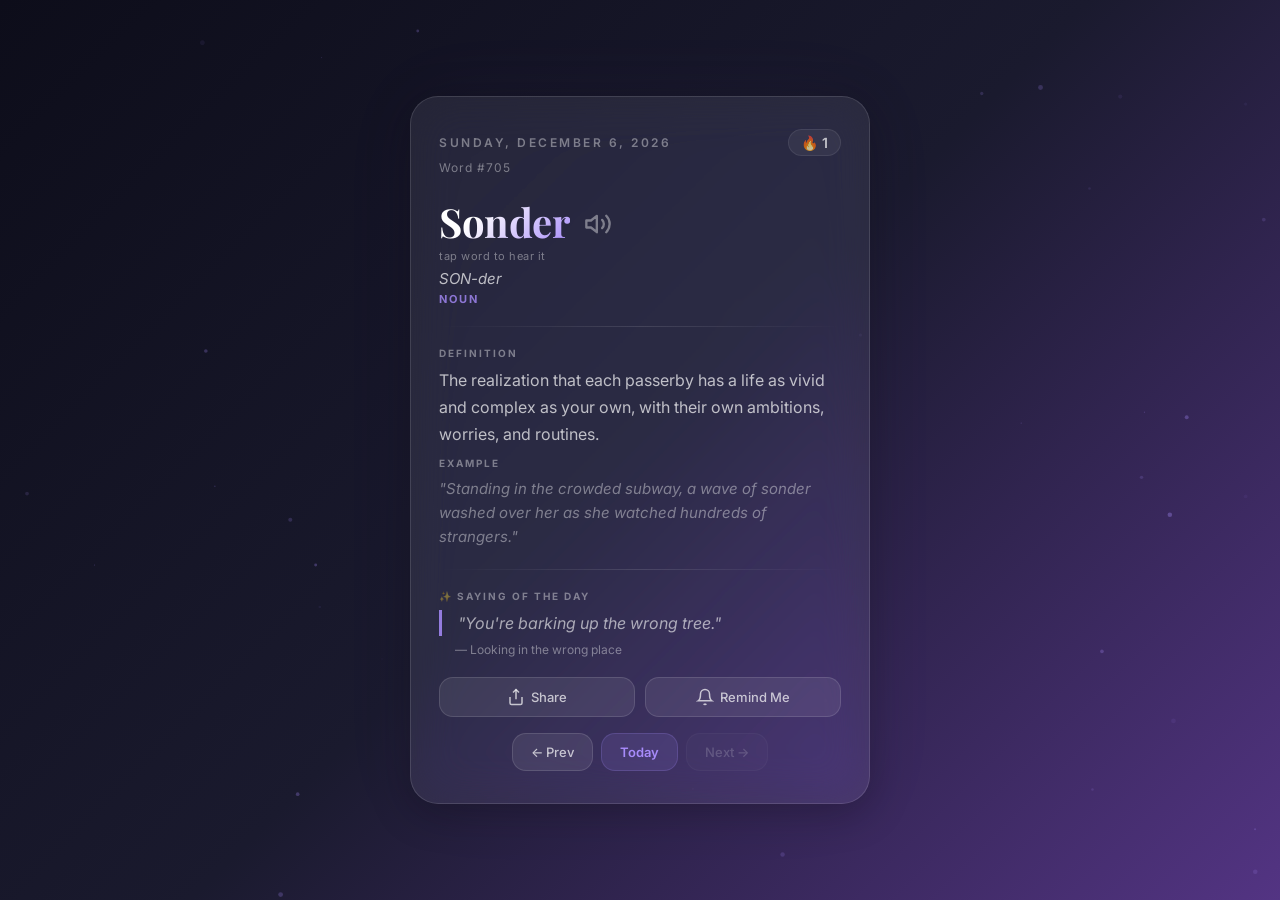
==== index.html @ 2a55b940 "Add files via upload" ====
<!DOCTYPE html>
<html lang="en">
<head>
<meta charset="UTF-8">
<meta name="viewport" content="width=device-width, initial-scale=1.0, user-scalable=no">
<meta name="description" content="Discover a beautiful new word and a cool saying every single day. Expand your vocabulary one word at a time.">
<meta name="apple-mobile-web-app-capable" content="yes">
<meta name="apple-mobile-web-app-status-bar-style" content="black-translucent">
<meta name="apple-mobile-web-app-title" content="Word of the Day">
<meta name="theme-color" content="#0d0d1a">
<link rel="apple-touch-icon" href="./icons/icon-192.png">
<link rel="manifest" href="./manifest.json">
<title>Word of the Day — Daily Vocabulary & Cool Sayings</title>
<link rel="preconnect" href="https://fonts.googleapis.com">
<link rel="preconnect" href="https://fonts.gstatic.com" crossorigin>
<link href="https://fonts.googleapis.com/css2?family=Playfair+Display:wght@600;700;800&family=Inter:wght@300;400;500;600;700&display=swap" rel="stylesheet">
<link rel="stylesheet" href="styles.css">
</head>
<body>
<canvas id="particleCanvas"></canvas>

<!-- Install Banner -->
<div class="install-banner" id="installBanner">
  <div class="install-banner-text">
    <span class="install-icon">📲</span>
    <span>Install this app on your phone!</span>
  </div>
  <button class="install-btn" id="installBtn" onclick="installApp()">Install</button>
  <button class="install-dismiss" onclick="dismissInstall()">✕</button>
</div>

<!-- Main Card -->
<div class="card-container">
  <div class="card" id="card">
    <!-- Header -->
    <div class="card-header">
      <div class="date-label" id="dateLabel"></div>
      <div class="header-right">
        <div class="streak" id="streak" title="Your streak">🔥 <span id="streakCount">0</span></div>
      </div>
    </div>
    <div class="day-count" id="dayCount"></div>

    <!-- Word Section -->
    <div class="word-section">
      <div class="word-row" id="wordRow" onclick="speakWord()">
        <div class="word" id="word"></div>
        <svg class="speak-icon" viewBox="0 0 24 24" fill="none" stroke="currentColor" stroke-width="2" stroke-linecap="round" stroke-linejoin="round">
          <polygon points="11 5 6 9 2 9 2 15 6 15 11 19 11 5"/>
          <path d="M15.54 8.46a5 5 0 0 1 0 7.07"/>
          <path d="M19.07 4.93a10 10 0 0 1 0 14.14"/>
        </svg>
      </div>
      <div class="speak-hint">tap word to hear it</div>
      <div class="pronunciation" id="pronunciation"></div>
      <div class="part-of-speech" id="pos"></div>
    </div>

    <div class="divider"></div>

    <!-- Definition -->
    <div class="content-section def-section">
      <div class="section-label">Definition</div>
      <div class="definition" id="definition"></div>
    </div>

    <!-- Example -->
    <div class="content-section example-section">
      <div class="section-label">Example</div>
      <div class="example" id="example"></div>
    </div>

    <div class="divider"></div>

    <!-- Saying -->
    <div class="content-section saying-section">
      <div class="section-label">✨ Saying of the Day</div>
      <div class="saying" id="saying"></div>
      <div class="saying-context" id="sayingContext"></div>
    </div>

    <!-- Actions -->
    <div class="action-row">
      <button class="action-btn" id="shareBtn" onclick="shareWord()" title="Share">
        <svg viewBox="0 0 24 24" width="18" height="18" fill="none" stroke="currentColor" stroke-width="2"><path d="M4 12v8a2 2 0 0 0 2 2h12a2 2 0 0 0 2-2v-8"/><polyline points="16 6 12 2 8 6"/><line x1="12" y1="2" x2="12" y2="15"/></svg>
        Share
      </button>
      <button class="action-btn" id="notifBtn" onclick="toggleNotifications()" title="Notifications">
        <svg viewBox="0 0 24 24" width="18" height="18" fill="none" stroke="currentColor" stroke-width="2"><path d="M18 8A6 6 0 0 0 6 8c0 7-3 9-3 9h18s-3-2-3-9"/><path d="M13.73 21a2 2 0 0 1-3.46 0"/></svg>
        <span id="notifLabel">Remind Me</span>
      </button>
    </div>

    <!-- Navigation -->
    <div class="nav-row">
      <button class="nav-btn" id="prevBtn" onclick="navigate(-1)">&#8592; Prev</button>
      <button class="nav-btn today-btn" onclick="goToday()">Today</button>
      <button class="nav-btn" id="nextBtn" onclick="navigate(1)">Next &#8594;</button>
    </div>
  </div>
</div>

<script src="app.js"></script>
</body>
</html>
---- styles.css ----
@import url('https://fonts.googleapis.com/css2?family=Playfair+Display:wght@600;700;800&family=Inter:wght@300;400;500;600;700&display=swap');

*, *::before, *::after { margin: 0; padding: 0; box-sizing: border-box; }

:root {
  --glass-bg: rgba(255,255,255,0.08);
  --glass-border: rgba(255,255,255,0.12);
  --glass-hover: rgba(255,255,255,0.15);
  --text-primary: rgba(255,255,255,0.95);
  --text-secondary: rgba(255,255,255,0.7);
  --text-muted: rgba(255,255,255,0.4);
  --accent: #a78bfa;
  --accent-glow: rgba(167,139,250,0.3);
  --radius: 28px;
  --radius-sm: 14px;
}

html { scroll-behavior: smooth; }
body {
  font-family: 'Inter', -apple-system, BlinkMacSystemFont, sans-serif;
  min-height: 100vh; min-height: 100dvh;
  display: flex; flex-direction: column;
  align-items: center; justify-content: center;
  padding: 20px;
  background: linear-gradient(135deg, #0d0d1a 0%, #1a1a2e 40%, #16213e 100%);
  color: var(--text-primary);
  overflow-x: hidden;
  transition: background 0.8s cubic-bezier(.4,0,.2,1);
  -webkit-tap-highlight-color: transparent;
}

/* ===== Particle Canvas ===== */
#particleCanvas {
  position: fixed; top: 0; left: 0; width: 100%; height: 100%;
  pointer-events: none; z-index: 0;
}

/* ===== Install Banner ===== */
.install-banner {
  position: fixed; top: 0; left: 0; right: 0; z-index: 100;
  display: none; align-items: center; gap: 12px;
  padding: 14px 20px;
  background: linear-gradient(135deg, rgba(167,139,250,0.2), rgba(139,92,246,0.15));
  backdrop-filter: blur(20px); -webkit-backdrop-filter: blur(20px);
  border-bottom: 1px solid var(--glass-border);
  animation: slideDown 0.5s cubic-bezier(.4,0,.2,1);
}
.install-banner.show { display: flex; }
@keyframes slideDown { from { transform: translateY(-100%); } to { transform: translateY(0); } }
.install-banner-text { flex: 1; display: flex; align-items: center; gap: 8px; font-size: 14px; font-weight: 500; }
.install-icon { font-size: 20px; }
.install-btn {
  background: var(--accent); color: #0d0d1a; border: none;
  padding: 8px 18px; border-radius: 20px; font-weight: 700;
  font-size: 13px; cursor: pointer; transition: transform 0.15s, box-shadow 0.15s;
  font-family: inherit;
}
.install-btn:hover { transform: scale(1.05); box-shadow: 0 0 20px var(--accent-glow); }
.install-dismiss {
  background: none; border: none; color: var(--text-muted);
  font-size: 18px; cursor: pointer; padding: 4px; line-height: 1;
}

/* ===== Card Container ===== */
.card-container { position: relative; z-index: 1; width: 100%; max-width: 460px; }

.card {
  background: var(--glass-bg);
  backdrop-filter: blur(24px) saturate(1.4);
  -webkit-backdrop-filter: blur(24px) saturate(1.4);
  border-radius: var(--radius);
  padding: 32px 28px;
  border: 1px solid var(--glass-border);
  box-shadow: 0 8px 40px rgba(0,0,0,0.3), 0 0 80px rgba(167,139,250,0.05);
  animation: fadeUp 0.7s cubic-bezier(.4,0,.2,1);
  touch-action: pan-y;
}
@keyframes fadeUp {
  from { opacity: 0; transform: translateY(24px) scale(0.98); }
  to { opacity: 1; transform: translateY(0) scale(1); }
}

/* ===== Card Header ===== */
.card-header { display: flex; justify-content: space-between; align-items: center; margin-bottom: 4px; }
.date-label {
  font-size: 12px; font-weight: 600; text-transform: uppercase;
  letter-spacing: 2.5px; color: var(--text-muted);
}
.header-right { display: flex; gap: 12px; align-items: center; }
.streak {
  font-size: 14px; font-weight: 600; color: var(--text-secondary);
  display: flex; align-items: center; gap: 4px;
  background: rgba(255,255,255,0.06); padding: 4px 12px;
  border-radius: 20px; border: 1px solid rgba(255,255,255,0.08);
}
.day-count {
  font-size: 12px; color: var(--text-muted); margin-bottom: 24px;
  letter-spacing: 1px;
}

/* ===== Word Section ===== */
.word-section { margin-bottom: 8px; }
.word-row {
  display: flex; align-items: center; gap: 14px;
  margin-bottom: 4px; cursor: pointer;
  transition: transform 0.15s ease;
}
.word-row:active { transform: scale(0.98); }
.word {
  font-family: 'Playfair Display', serif;
  font-size: 40px; font-weight: 700; color: #fff;
  line-height: 1.15; letter-spacing: -0.5px;
  background: linear-gradient(135deg, #fff 30%, var(--accent));
  -webkit-background-clip: text; -webkit-text-fill-color: transparent;
  background-clip: text;
}
.speak-icon {
  width: 28px; height: 28px; flex-shrink: 0;
  color: var(--text-muted); transition: all 0.2s; margin-top: 4px;
}
.word-row:hover .speak-icon { color: var(--accent); }
.speak-hint { font-size: 11px; color: var(--text-muted); margin-bottom: 6px; letter-spacing: 0.5px; }
.pronunciation {
  font-size: 15px; color: var(--text-secondary);
  font-style: italic; margin-bottom: 4px;
}
.part-of-speech {
  font-size: 11px; font-weight: 700; text-transform: uppercase;
  letter-spacing: 2px; color: var(--accent); opacity: 0.8;
}

/* ===== Divider ===== */
.divider {
  height: 1px; margin: 20px 0;
  background: linear-gradient(90deg, transparent, var(--glass-border), transparent);
}

/* ===== Content Sections ===== */
.content-section { margin-bottom: 4px; }
.section-label {
  font-size: 10px; font-weight: 700; text-transform: uppercase;
  letter-spacing: 2px; color: var(--text-muted); margin-bottom: 8px;
}
.definition {
  font-size: 16px; color: var(--text-secondary);
  line-height: 1.7; margin-bottom: 8px;
}
.example {
  font-size: 15px; color: var(--text-muted);
  line-height: 1.6; font-style: italic; margin-bottom: 8px;
}
.saying {
  font-size: 16px; color: var(--text-secondary); line-height: 1.65;
  font-style: italic; padding-left: 16px;
  border-left: 3px solid var(--accent); opacity: 0.85;
  margin-bottom: 6px;
}
.saying-context {
  font-size: 12px; color: var(--text-muted);
  padding-left: 16px; margin-bottom: 8px;
}

/* ===== Action Row ===== */
.action-row {
  display: flex; gap: 10px; margin: 20px 0 16px;
}
.action-btn {
  flex: 1; display: flex; align-items: center; justify-content: center; gap: 6px;
  background: var(--glass-bg); border: 1px solid var(--glass-border);
  color: var(--text-secondary); font-family: inherit;
  font-size: 13px; font-weight: 500; padding: 10px 14px;
  border-radius: var(--radius-sm); cursor: pointer;
  transition: all 0.2s ease;
}
.action-btn:hover { background: var(--glass-hover); color: var(--text-primary); }
.action-btn.active {
  background: rgba(167,139,250,0.15); border-color: rgba(167,139,250,0.3);
  color: var(--accent);
}

/* ===== Nav Row ===== */
.nav-row { display: flex; gap: 8px; justify-content: center; }
.nav-btn {
  background: var(--glass-bg); border: 1px solid var(--glass-border);
  color: var(--text-secondary); font-family: inherit;
  font-size: 13px; font-weight: 500; padding: 10px 18px;
  border-radius: var(--radius-sm); cursor: pointer;
  transition: all 0.2s ease;
}
.nav-btn:hover { background: var(--glass-hover); color: var(--text-primary); }
.nav-btn:disabled { opacity: 0.25; cursor: default; pointer-events: none; }
.nav-btn.today-btn {
  background: rgba(167,139,250,0.12); border-color: rgba(167,139,250,0.2);
  color: var(--accent); font-weight: 600;
}

/* ===== Responsive ===== */
@media (max-width: 480px) {
  body { padding: 12px; }
  .card { padding: 26px 22px; border-radius: 22px; }
  .word { font-size: 34px; }
  .definition { font-size: 15px; }
  .saying { font-size: 15px; }
}
@media (max-width: 360px) {
  .word { font-size: 28px; }
  .card { padding: 22px 18px; }
}

/* ===== Swipe feedback ===== */
.card.swiping-left { transform: translateX(-8px) rotate(-0.5deg); }
.card.swiping-right { transform: translateX(8px) rotate(0.5deg); }
.card.swiping-left, .card.swiping-right { transition: transform 0.1s ease; }
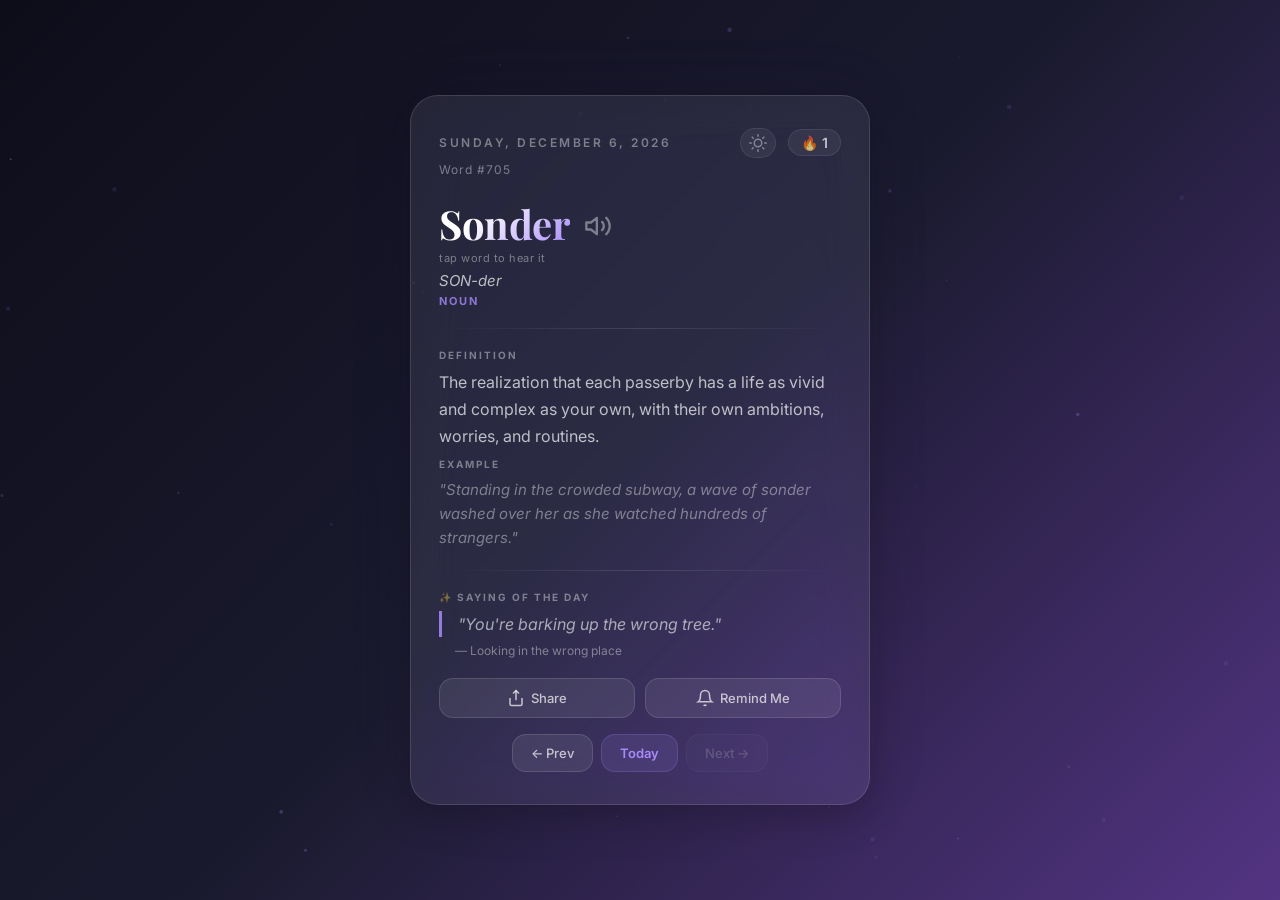
==== commit 39c55938: "Add files via upload" ====
--- a/index.html
+++ b/index.html
@@ -36,6 +36,9 @@
     <div class="card-header">
       <div class="date-label" id="dateLabel"></div>
       <div class="header-right">
+        <button class="theme-toggle" id="themeToggle" onclick="toggleThemePicker()" title="Change theme">
+          <svg viewBox="0 0 24 24" width="18" height="18" fill="none" stroke="currentColor" stroke-width="2" stroke-linecap="round" stroke-linejoin="round"><circle cx="12" cy="12" r="5"/><path d="M12 1v2M12 21v2M4.22 4.22l1.42 1.42M18.36 18.36l1.42 1.42M1 12h2M21 12h2M4.22 19.78l1.42-1.42M18.36 5.64l1.42-1.42"/></svg>
+        </button>
         <div class="streak" id="streak" title="Your streak">🔥 <span id="streakCount">0</span></div>
       </div>
     </div>
@@ -100,6 +103,35 @@
   </div>
 </div>
 
+<!-- Theme Picker Overlay -->
+<div class="theme-overlay" id="themeOverlay" onclick="closeThemePicker(event)">
+  <div class="theme-picker">
+    <div class="theme-picker-title">Choose Theme</div>
+    <div class="theme-options">
+      <button class="theme-option" data-theme="midnight" onclick="setTheme('midnight')">
+        <span class="theme-swatch" style="background: linear-gradient(135deg, #0d0d1a, #1a1a2e, #533483)"></span>
+        <span class="theme-name">Midnight</span>
+      </button>
+      <button class="theme-option" data-theme="ocean" onclick="setTheme('ocean')">
+        <span class="theme-swatch" style="background: linear-gradient(135deg, #0a192f, #0d3b66, #1a936f)"></span>
+        <span class="theme-name">Ocean</span>
+      </button>
+      <button class="theme-option" data-theme="ember" onclick="setTheme('ember')">
+        <span class="theme-swatch" style="background: linear-gradient(135deg, #1a0a00, #4a1a0a, #b44d12)"></span>
+        <span class="theme-name">Ember</span>
+      </button>
+      <button class="theme-option" data-theme="forest" onclick="setTheme('forest')">
+        <span class="theme-swatch" style="background: linear-gradient(135deg, #0a1a0a, #1a3a1a, #2d6a4f)"></span>
+        <span class="theme-name">Forest</span>
+      </button>
+      <button class="theme-option" data-theme="mono" onclick="setTheme('mono')">
+        <span class="theme-swatch" style="background: linear-gradient(135deg, #111, #222, #444)"></span>
+        <span class="theme-name">Mono</span>
+      </button>
+    </div>
+  </div>
+</div>
+
 <script src="app.js"></script>
 </body>
 </html>
--- a/styles.css
+++ b/styles.css
@@ -211,3 +211,58 @@
 .card.swiping-left { transform: translateX(-8px) rotate(-0.5deg); }
 .card.swiping-right { transform: translateX(8px) rotate(0.5deg); }
 .card.swiping-left, .card.swiping-right { transition: transform 0.1s ease; }
+
+/* ===== Theme Toggle Button ===== */
+.theme-toggle {
+  background: rgba(255,255,255,0.06); border: 1px solid rgba(255,255,255,0.08);
+  color: var(--text-muted); cursor: pointer; padding: 5px 8px;
+  border-radius: 20px; display: flex; align-items: center; justify-content: center;
+  transition: all 0.2s;
+}
+.theme-toggle:hover { color: var(--accent); background: rgba(255,255,255,0.1); }
+
+/* ===== Theme Picker Overlay ===== */
+.theme-overlay {
+  position: fixed; inset: 0; z-index: 200;
+  background: rgba(0,0,0,0.6); backdrop-filter: blur(8px);
+  display: none; align-items: center; justify-content: center;
+  animation: fadeIn 0.25s ease;
+}
+.theme-overlay.show { display: flex; }
+@keyframes fadeIn { from { opacity: 0; } to { opacity: 1; } }
+
+.theme-picker {
+  background: rgba(30,30,50,0.95); backdrop-filter: blur(20px);
+  border-radius: 24px; padding: 28px; border: 1px solid rgba(255,255,255,0.1);
+  box-shadow: 0 20px 60px rgba(0,0,0,0.5);
+  min-width: 280px; animation: scaleIn 0.3s cubic-bezier(.4,0,.2,1);
+}
+@keyframes scaleIn { from { transform: scale(0.9); opacity: 0; } to { transform: scale(1); opacity: 1; } }
+
+.theme-picker-title {
+  font-size: 16px; font-weight: 700; color: var(--text-primary);
+  text-align: center; margin-bottom: 20px; letter-spacing: 0.5px;
+}
+.theme-options { display: flex; flex-direction: column; gap: 10px; }
+.theme-option {
+  display: flex; align-items: center; gap: 14px;
+  background: rgba(255,255,255,0.04); border: 2px solid rgba(255,255,255,0.06);
+  border-radius: 14px; padding: 12px 16px; cursor: pointer;
+  transition: all 0.2s ease; font-family: inherit;
+}
+.theme-option:hover { background: rgba(255,255,255,0.08); border-color: rgba(255,255,255,0.12); }
+.theme-option.active { border-color: var(--accent); background: rgba(167,139,250,0.08); }
+.theme-swatch {
+  width: 40px; height: 40px; border-radius: 10px; flex-shrink: 0;
+  box-shadow: 0 2px 8px rgba(0,0,0,0.3);
+}
+.theme-name { font-size: 15px; font-weight: 600; color: var(--text-secondary); }
+
+/* ===== Theme: Ocean ===== */
+[data-theme="ocean"] { --accent: #22d3ee; --accent-glow: rgba(34,211,238,0.3); }
+/* ===== Theme: Ember ===== */
+[data-theme="ember"] { --accent: #fb923c; --accent-glow: rgba(251,146,60,0.3); }
+/* ===== Theme: Forest ===== */
+[data-theme="forest"] { --accent: #4ade80; --accent-glow: rgba(74,222,128,0.3); }
+/* ===== Theme: Mono ===== */
+[data-theme="mono"] { --accent: #e2e8f0; --accent-glow: rgba(226,232,240,0.2); }
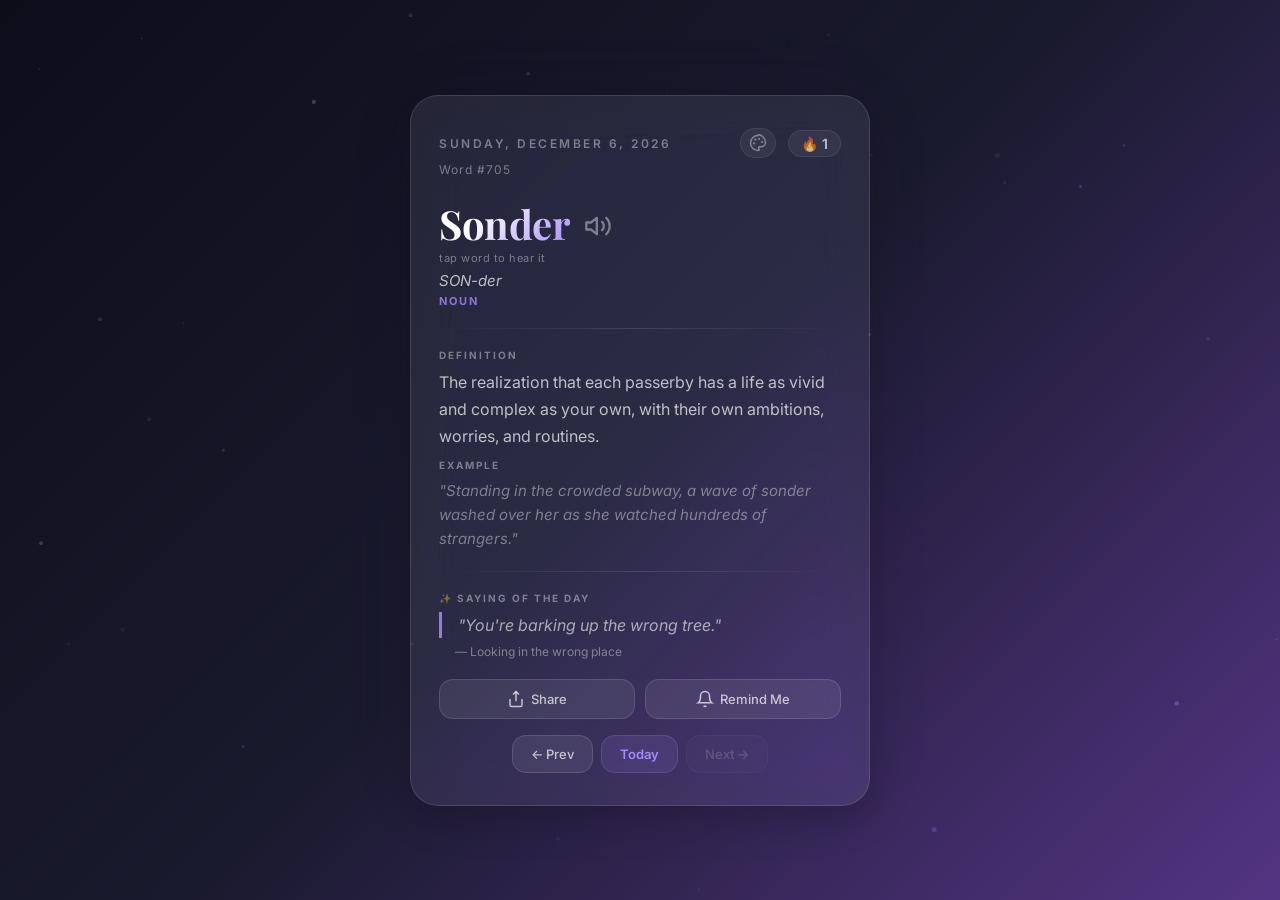
==== commit af3cd6d8: "Auto-deploy update for index.html" ====
--- a/index.html
+++ b/index.html
@@ -37,7 +37,7 @@
       <div class="date-label" id="dateLabel"></div>
       <div class="header-right">
         <button class="theme-toggle" id="themeToggle" onclick="toggleThemePicker()" title="Change theme">
-          <svg viewBox="0 0 24 24" width="18" height="18" fill="none" stroke="currentColor" stroke-width="2" stroke-linecap="round" stroke-linejoin="round"><circle cx="12" cy="12" r="5"/><path d="M12 1v2M12 21v2M4.22 4.22l1.42 1.42M18.36 18.36l1.42 1.42M1 12h2M21 12h2M4.22 19.78l1.42-1.42M18.36 5.64l1.42-1.42"/></svg>
+          <svg viewBox="0 0 24 24" width="18" height="18" fill="none" stroke="currentColor" stroke-width="2" stroke-linecap="round" stroke-linejoin="round"><path d="M12 2C6.5 2 2 6.5 2 12s4.5 10 10 10c.9 0 1.5-.6 1.5-1.5 0-.4-.1-.7-.3-1-.2-.3-.5-.7-.5-1 0-.9.7-1.5 1.5-1.5H16c3.3 0 6-2.7 6-6 0-5.5-4.5-10-10-10z"/><circle cx="13.5" cy="6.5" r=".5" fill="currentColor"/><circle cx="17.5" cy="10.5" r=".5" fill="currentColor"/><circle cx="8.5" cy="7.5" r=".5" fill="currentColor"/><circle cx="6.5" cy="12.5" r=".5" fill="currentColor"/></svg>
         </button>
         <div class="streak" id="streak" title="Your streak">🔥 <span id="streakCount">0</span></div>
       </div>
@@ -105,28 +105,51 @@
 
 <!-- Theme Picker Overlay -->
 <div class="theme-overlay" id="themeOverlay" onclick="closeThemePicker(event)">
-  <div class="theme-picker">
-    <div class="theme-picker-title">Choose Theme</div>
+  <div class="theme-picker" onclick="event.stopPropagation()">
+    <div class="theme-picker-header">
+      <div class="theme-picker-title">Choose Theme</div>
+      <button class="theme-close-btn" onclick="closeThemePicker()">✕</button>
+    </div>
     <div class="theme-options">
       <button class="theme-option" data-theme="midnight" onclick="setTheme('midnight')">
-        <span class="theme-swatch" style="background: linear-gradient(135deg, #0d0d1a, #1a1a2e, #533483)"></span>
-        <span class="theme-name">Midnight</span>
+        <span class="theme-swatch midnight-swatch"></span>
+        <div class="theme-info">
+          <span class="theme-name">Midnight</span>
+          <span class="theme-desc">Purple & navy</span>
+        </div>
+        <svg class="theme-check" viewBox="0 0 24 24" width="20" height="20" stroke="currentColor" stroke-width="3" fill="none" stroke-linecap="round" stroke-linejoin="round"><path d="M20 6L9 17l-5-5"></path></svg>
       </button>
       <button class="theme-option" data-theme="ocean" onclick="setTheme('ocean')">
-        <span class="theme-swatch" style="background: linear-gradient(135deg, #0a192f, #0d3b66, #1a936f)"></span>
-        <span class="theme-name">Ocean</span>
+        <span class="theme-swatch ocean-swatch"></span>
+        <div class="theme-info">
+          <span class="theme-name">Ocean</span>
+          <span class="theme-desc">Teal & blue</span>
+        </div>
+        <svg class="theme-check" viewBox="0 0 24 24" width="20" height="20" stroke="currentColor" stroke-width="3" fill="none" stroke-linecap="round" stroke-linejoin="round"><path d="M20 6L9 17l-5-5"></path></svg>
       </button>
       <button class="theme-option" data-theme="ember" onclick="setTheme('ember')">
-        <span class="theme-swatch" style="background: linear-gradient(135deg, #1a0a00, #4a1a0a, #b44d12)"></span>
-        <span class="theme-name">Ember</span>
+        <span class="theme-swatch ember-swatch"></span>
+        <div class="theme-info">
+          <span class="theme-name">Ember</span>
+          <span class="theme-desc">Warm & amber</span>
+        </div>
+        <svg class="theme-check" viewBox="0 0 24 24" width="20" height="20" stroke="currentColor" stroke-width="3" fill="none" stroke-linecap="round" stroke-linejoin="round"><path d="M20 6L9 17l-5-5"></path></svg>
       </button>
       <button class="theme-option" data-theme="forest" onclick="setTheme('forest')">
-        <span class="theme-swatch" style="background: linear-gradient(135deg, #0a1a0a, #1a3a1a, #2d6a4f)"></span>
-        <span class="theme-name">Forest</span>
+        <span class="theme-swatch forest-swatch"></span>
+        <div class="theme-info">
+          <span class="theme-name">Forest</span>
+          <span class="theme-desc">Green & emerald</span>
+        </div>
+        <svg class="theme-check" viewBox="0 0 24 24" width="20" height="20" stroke="currentColor" stroke-width="3" fill="none" stroke-linecap="round" stroke-linejoin="round"><path d="M20 6L9 17l-5-5"></path></svg>
       </button>
       <button class="theme-option" data-theme="mono" onclick="setTheme('mono')">
-        <span class="theme-swatch" style="background: linear-gradient(135deg, #111, #222, #444)"></span>
-        <span class="theme-name">Mono</span>
+        <span class="theme-swatch mono-swatch"></span>
+        <div class="theme-info">
+          <span class="theme-name">Mono</span>
+          <span class="theme-desc">Clean grayscale</span>
+        </div>
+        <svg class="theme-check" viewBox="0 0 24 24" width="20" height="20" stroke="currentColor" stroke-width="3" fill="none" stroke-linecap="round" stroke-linejoin="round"><path d="M20 6L9 17l-5-5"></path></svg>
       </button>
     </div>
   </div>
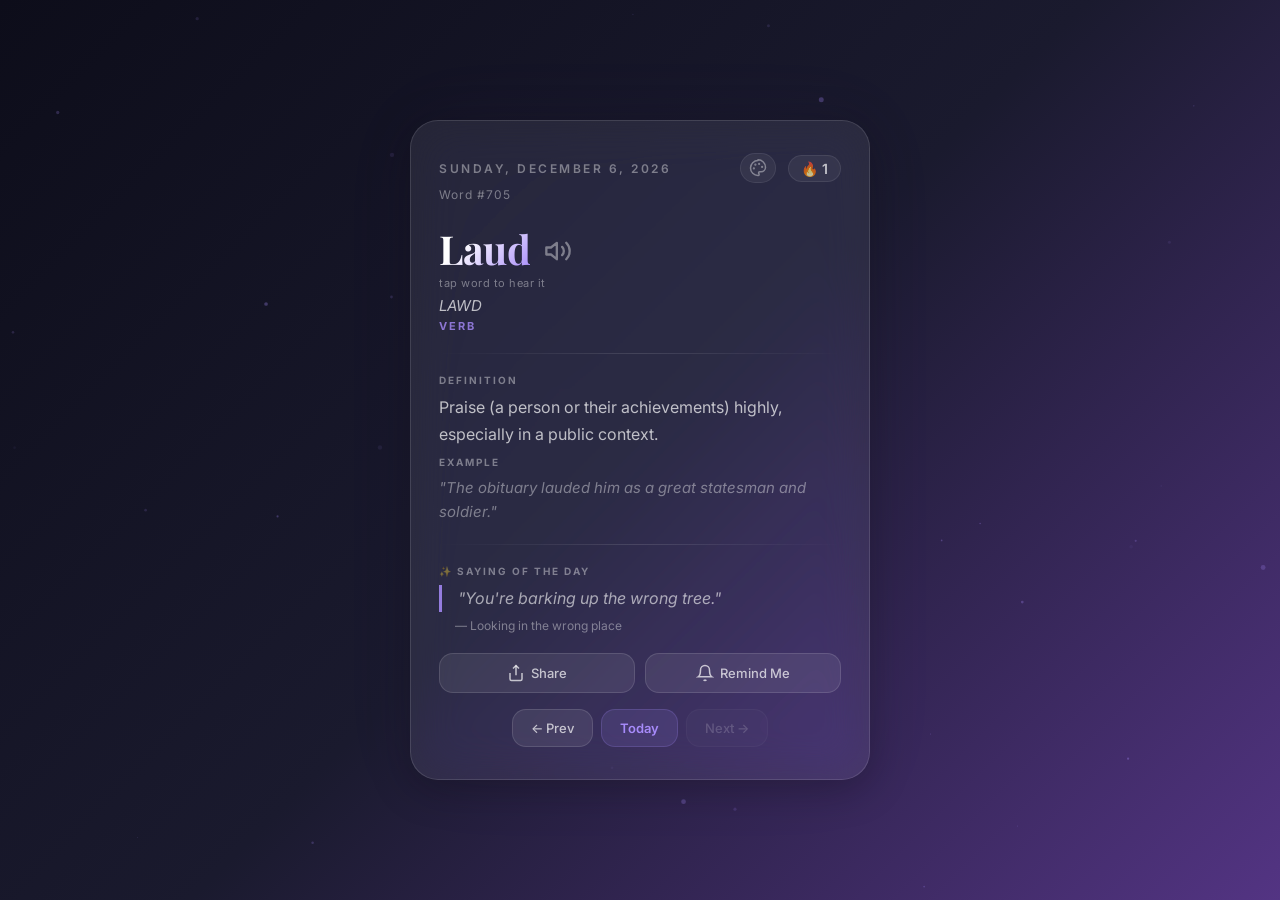
==== commit 9f75a18e: "Auto-deploy update for index.html" ====
--- a/index.html
+++ b/index.html
@@ -8,7 +8,7 @@
 <meta name="apple-mobile-web-app-status-bar-style" content="black-translucent">
 <meta name="apple-mobile-web-app-title" content="Word of the Day">
 <meta name="theme-color" content="#0d0d1a">
-<link rel="apple-touch-icon" href="./icons/icon-192.png">
+<link rel="apple-touch-icon" href="./icons/icon-192.png?v=2">
 <link rel="manifest" href="./manifest.json">
 <title>Word of the Day — Daily Vocabulary & Cool Sayings</title>
 <link rel="preconnect" href="https://fonts.googleapis.com">
--- a/styles.css
+++ b/styles.css
@@ -224,39 +224,77 @@
 /* ===== Theme Picker Overlay ===== */
 .theme-overlay {
   position: fixed; inset: 0; z-index: 200;
-  background: rgba(0,0,0,0.6); backdrop-filter: blur(8px);
-  display: none; align-items: center; justify-content: center;
-  animation: fadeIn 0.25s ease;
+  background: rgba(0,0,0,0.65); backdrop-filter: blur(10px);
+  -webkit-backdrop-filter: blur(10px);
+  display: none; align-items: flex-end; justify-content: center;
+  padding: 20px;
 }
 .theme-overlay.show { display: flex; }
-@keyframes fadeIn { from { opacity: 0; } to { opacity: 1; } }
 
 .theme-picker {
-  background: rgba(30,30,50,0.95); backdrop-filter: blur(20px);
-  border-radius: 24px; padding: 28px; border: 1px solid rgba(255,255,255,0.1);
-  box-shadow: 0 20px 60px rgba(0,0,0,0.5);
-  min-width: 280px; animation: scaleIn 0.3s cubic-bezier(.4,0,.2,1);
-}
-@keyframes scaleIn { from { transform: scale(0.9); opacity: 0; } to { transform: scale(1); opacity: 1; } }
-
+  background: rgba(20,20,35,0.98); backdrop-filter: blur(24px);
+  -webkit-backdrop-filter: blur(24px);
+  border-radius: 24px 24px 24px 24px; padding: 24px; 
+  border: 1px solid rgba(255,255,255,0.1);
+  box-shadow: 0 -8px 40px rgba(0,0,0,0.5);
+  width: 100%; max-width: 400px;
+  animation: slideUp 0.35s cubic-bezier(.4,0,.2,1);
+}
+@keyframes slideUp { from { transform: translateY(100%); opacity: 0; } to { transform: translateY(0); opacity: 1; } }
+
+.theme-picker-header {
+  display: flex; justify-content: space-between; align-items: center;
+  margin-bottom: 18px; padding-bottom: 14px;
+  border-bottom: 1px solid rgba(255,255,255,0.08);
+}
 .theme-picker-title {
-  font-size: 16px; font-weight: 700; color: var(--text-primary);
-  text-align: center; margin-bottom: 20px; letter-spacing: 0.5px;
-}
-.theme-options { display: flex; flex-direction: column; gap: 10px; }
+  font-size: 17px; font-weight: 700; color: var(--text-primary); letter-spacing: 0.3px;
+}
+.theme-close-btn {
+  background: rgba(255,255,255,0.08); border: none; color: var(--text-muted);
+  width: 32px; height: 32px; border-radius: 50%; cursor: pointer;
+  font-size: 16px; display: flex; align-items: center; justify-content: center;
+  transition: all 0.2s;
+}
+.theme-close-btn:hover { background: rgba(255,255,255,0.15); color: var(--text-primary); }
+
+.theme-options { display: flex; flex-direction: column; gap: 8px; }
 .theme-option {
   display: flex; align-items: center; gap: 14px;
-  background: rgba(255,255,255,0.04); border: 2px solid rgba(255,255,255,0.06);
-  border-radius: 14px; padding: 12px 16px; cursor: pointer;
-  transition: all 0.2s ease; font-family: inherit;
-}
-.theme-option:hover { background: rgba(255,255,255,0.08); border-color: rgba(255,255,255,0.12); }
-.theme-option.active { border-color: var(--accent); background: rgba(167,139,250,0.08); }
+  background: rgba(255,255,255,0.03); border: 2px solid transparent;
+  border-radius: 16px; padding: 14px 16px; cursor: pointer;
+  transition: all 0.2s ease; font-family: inherit; width: 100%;
+  text-align: left;
+}
+.theme-option:hover { background: rgba(255,255,255,0.06); }
+.theme-option.active { 
+  border-color: var(--accent); 
+  background: rgba(255,255,255,0.05);
+}
+
+/* Swatches */
 .theme-swatch {
-  width: 40px; height: 40px; border-radius: 10px; flex-shrink: 0;
-  box-shadow: 0 2px 8px rgba(0,0,0,0.3);
-}
-.theme-name { font-size: 15px; font-weight: 600; color: var(--text-secondary); }
+  width: 44px; height: 44px; border-radius: 12px; flex-shrink: 0;
+  box-shadow: 0 2px 10px rgba(0,0,0,0.4); border: 2px solid rgba(255,255,255,0.1);
+}
+.midnight-swatch { background: linear-gradient(135deg, #1a1a2e 0%, #533483 100%); }
+.ocean-swatch { background: linear-gradient(135deg, #0d3b66 0%, #1a936f 100%); }
+.ember-swatch { background: linear-gradient(135deg, #4a1a0a 0%, #b44d12 100%); }
+.forest-swatch { background: linear-gradient(135deg, #1a3a1a 0%, #2d6a4f 100%); }
+.mono-swatch { background: linear-gradient(135deg, #222 0%, #555 100%); }
+
+/* Theme info */
+.theme-info { flex: 1; display: flex; flex-direction: column; gap: 2px; }
+.theme-name { font-size: 15px; font-weight: 600; color: var(--text-primary); }
+.theme-desc { font-size: 12px; color: var(--text-muted); }
+
+/* Checkmark */
+.theme-check {
+  color: var(--accent); opacity: 0;
+  transition: all 0.25s cubic-bezier(.4,0,.2,1);
+  transform: scale(0.5);
+}
+.theme-option.active .theme-check { opacity: 1; transform: scale(1); }
 
 /* ===== Theme: Ocean ===== */
 [data-theme="ocean"] { --accent: #22d3ee; --accent-glow: rgba(34,211,238,0.3); }
@@ -266,3 +304,4 @@
 [data-theme="forest"] { --accent: #4ade80; --accent-glow: rgba(74,222,128,0.3); }
 /* ===== Theme: Mono ===== */
 [data-theme="mono"] { --accent: #e2e8f0; --accent-glow: rgba(226,232,240,0.2); }
+
